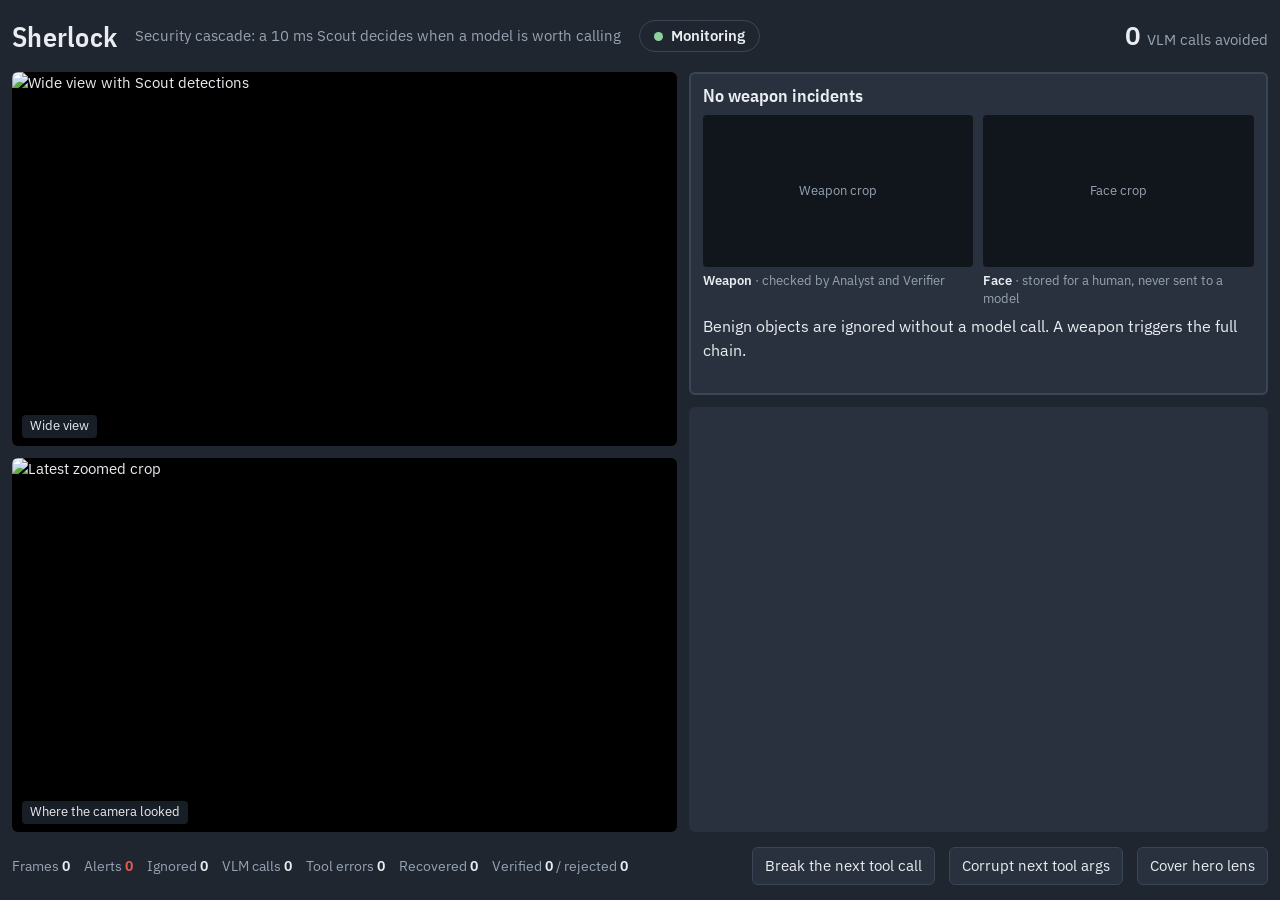
==== sherlock/sherlock/dashboard/static/index.html @ cac5dad5 "test: face zoom failure still alerts; lint-clean dashboard script Blank-line spacing in the dashboar" ====
<!doctype html>
<html lang="en">
<head>
<meta charset="utf-8">
<meta name="viewport" content="width=device-width, initial-scale=1">
<title>Sherlock</title>
<link rel="preconnect" href="https://fonts.googleapis.com">
<link href="https://fonts.googleapis.com/css2?family=IBM+Plex+Mono:wght@400&family=IBM+Plex+Sans:wght@400;600&family=IBM+Plex+Sans+Condensed:wght@600&display=swap" rel="stylesheet">
<style>
  :root {
    --bg: #1f2630; --panel: #28313d; --line: #3a4656;
    --ink: #e9edf1; --dim: #97a3b2;
    --scout: #6fb1e6; --director: #e8a33d; --tool: #c9cfd6; --analyst: #8fd19e; --verifier: #f08c8c; --system: #97a3b2;
    --alert: #ef5b4f; --alert-bg: #3b2427; --ok: #8fd19e; --busy: #e8a33d;
  }
  * { box-sizing: border-box; }
  html, body { height: 100%; margin: 0; background: var(--bg); color: var(--ink);
    font: 15px/1.45 "IBM Plex Sans", sans-serif; overflow: hidden; }
  /* Camera column = two stacked 16:9 tiles that exactly fill the height between
     header (48px) and footer (44px): (100vh - padding - rows - gaps) * 8/9. */
  .grid { display: grid; height: 100%; grid-template-columns: min(calc((100vh - 152px) * 0.8889), 62vw) minmax(0, 1fr);
    grid-template-rows: 48px minmax(0, 1fr) 44px; gap: 12px; padding: 12px; }
  header { grid-column: 1 / -1; display: flex; align-items: center; gap: 18px; min-width: 0; }
  header h1 { margin: 0; font: 600 28px "IBM Plex Sans Condensed", sans-serif; letter-spacing: .01em; }
  header .tag { color: var(--dim); white-space: nowrap; overflow: hidden; text-overflow: ellipsis; min-width: 0; }
  .status { display: flex; align-items: center; gap: 8px; padding: 4px 14px; border: 1px solid var(--line);
    border-radius: 999px; font-weight: 600; white-space: nowrap; }
  .status .dot { width: 9px; height: 9px; border-radius: 50%; background: var(--ok); }
  .status[data-state="busy"] { border-color: var(--busy); color: var(--busy); }
  .status[data-state="busy"] .dot { background: var(--busy); }
  .status[data-state="alert"] { border-color: var(--alert); background: var(--alert-bg); color: #ffd9d4; }
  .status[data-state="alert"] .dot { background: var(--alert); }
  .status[data-state="ignored"] .dot { background: var(--dim); }
  header .ratio { margin-left: auto; font-size: 15px; color: var(--dim); white-space: nowrap; }
  header .ratio b { color: var(--ink); font-size: 26px; font-weight: 600; margin-right: 6px; }

  .cams { display: grid; grid-template-rows: minmax(0, 1fr) minmax(0, 1fr); gap: 12px; min-height: 0; }
  .cam { position: relative; background: #000; border-radius: 6px; overflow: hidden; min-height: 0; }
  .cam img { width: 100%; height: 100%; object-fit: contain; display: block; }
  .cam span { position: absolute; left: 10px; bottom: 8px; color: var(--ink); background: rgba(31,38,48,.8);
    padding: 2px 8px; border-radius: 4px; font-size: 13px; }

  .side { display: flex; flex-direction: column; gap: 12px; min-height: 0; min-width: 0; }
  .incident { background: var(--panel); border: 2px solid var(--line); border-radius: 6px; padding: 10px 12px; flex: none; }
  .incident[data-state="alert"] { border-color: var(--alert); }
  .incident[data-state="log"] { border-color: var(--busy); }
  .inc-head { display: flex; align-items: baseline; gap: 10px; margin-bottom: 8px; }
  .inc-title { font: 600 18px "IBM Plex Sans Condensed", sans-serif; }
  .incident[data-state="alert"] .inc-title { color: var(--alert); }
  .inc-time { margin-left: auto; color: var(--dim); font-size: 13px; }
  /* Crops cap at 20vh tall so the tool chain below keeps enough rows to read. */
  .crops { display: flex; gap: 10px; }
  .crops figure { margin: 0; min-width: 0; flex: 1 1 0; max-width: calc(20vh * 16 / 9); }
  .crops .frame { position: relative; aspect-ratio: 16 / 9; background: #11161c; border-radius: 4px; overflow: hidden;
    display: grid; place-items: center; }
  .crops .frame img { position: absolute; inset: 0; width: 100%; height: 100%; object-fit: contain; }
  .crops .frame .empty { color: var(--dim); font-size: 13px; }
  .crops figcaption { color: var(--dim); font-size: 12.5px; margin-top: 4px; }
  .crops figcaption b { color: var(--ink); font-weight: 600; }
  .inc-claim { margin-top: 8px; font-size: 16px; }
  .inc-meta { margin-top: 2px; color: var(--dim); font-size: 13px; min-height: 19px; }

  .log { background: var(--panel); border-radius: 6px; padding: 4px 12px; overflow: hidden; min-height: 0; flex: 1;
    display: flex; flex-direction: column; }
  .ev { flex: none; display: grid; grid-template-columns: 72px minmax(0, 1fr) 58px; gap: 10px; padding: 5px 0;
    border-bottom: 1px solid var(--line); align-items: start; }
  .ev .stage { font-weight: 600; font-size: 13px; }
  .ev .ms { color: var(--dim); font-size: 13px; text-align: right; }
  .ev .msg { overflow-wrap: anywhere; }
  .ev.tool .msg { font: 13px/1.5 "IBM Plex Mono", monospace; color: var(--tool); }
  .ev.tool.err .msg { color: var(--verifier); }
  .ev.scout .stage { color: var(--scout); } .ev.director .stage { color: var(--director); }
  .ev.tool .stage { color: var(--tool); } .ev.analyst .stage { color: var(--analyst); }
  .ev.verifier .stage { color: var(--verifier); } .ev.system .stage { color: var(--system); }
  .ev.weapon .msg { color: #ffd9d4; font-weight: 600; }
  .ev.report { background: #2f3b2f; border-radius: 4px; padding: 6px 8px; margin: 2px 0; border: 0; }
  .ev.report.alert { background: var(--alert-bg); }
  .ev.report.ignore { background: #2b333e; }

  footer { grid-column: 1 / -1; display: flex; gap: 14px; align-items: center; min-width: 0; overflow: hidden; }
  footer .stat { color: var(--dim); font-size: 14px; white-space: nowrap; }
  footer .stat b { color: var(--ink); font-weight: 600; }
  footer .stat.hot b { color: var(--alert); }
  footer .sp { flex: 1; }
  button { background: var(--panel); color: var(--ink); border: 1px solid var(--line); border-radius: 6px;
    padding: 7px 12px; font: inherit; cursor: pointer; }
  button:hover { border-color: var(--director); }
  button:focus-visible { outline: 2px solid var(--director); outline-offset: 2px; }
  @media (max-width: 900px) {
    html, body { overflow: auto; }
    .grid { height: auto; grid-template-columns: minmax(0, 1fr); grid-template-rows: auto; }
    footer { flex-wrap: wrap; }
    .cams { grid-template-rows: 220px 220px; } .log { height: 420px; flex: none; }
  }
</style>
</head>
<body>
<div class="grid">
  <header>
    <h1>Sherlock</h1>
    <div class="tag">Security cascade: a 10 ms Scout decides when a model is worth calling</div>
    <div class="status" id="status" data-state="clear" role="status"><span class="dot"></span><span id="status-text">Monitoring</span></div>
    <div class="ratio"><b id="avoided">0</b>VLM calls avoided</div>
  </header>

  <section class="cams">
    <div class="cam"><img src="/stream/wide" alt="Wide view with Scout detections"><span>Wide view</span></div>
    <div class="cam"><img src="/stream/crop" alt="Latest zoomed crop"><span id="crop-label">Where the camera looked</span></div>
  </section>

  <section class="side">
    <article class="incident" id="incident" data-state="none" aria-live="polite">
      <div class="inc-head"><span class="inc-title" id="inc-title">No weapon incidents</span><span class="inc-time" id="inc-time"></span></div>
      <div class="crops">
        <figure>
          <div class="frame"><span class="empty">Weapon crop</span><img id="weapon-img" alt="Weapon crop" hidden></div>
          <figcaption><b>Weapon</b> · checked by Analyst and Verifier</figcaption>
        </figure>
        <figure>
          <div class="frame"><span class="empty">Face crop</span><img id="face-img" alt="Face crop" hidden></div>
          <figcaption><b>Face</b> · stored for a human, never sent to a model</figcaption>
        </figure>
      </div>
      <div class="inc-claim" id="inc-claim">Benign objects are ignored without a model call. A weapon triggers the full chain.</div>
      <div class="inc-meta" id="inc-meta"></div>
    </article>
    <section class="log" id="log" aria-live="polite" aria-label="Event log"></section>
  </section>

  <footer>
    <span class="stat">Frames <b id="frames">0</b></span>
    <span class="stat hot">Alerts <b id="alerts">0</b></span>
    <span class="stat">Ignored <b id="ignored">0</b></span>
    <span class="stat">VLM calls <b id="vlm_calls">0</b></span>
    <span class="stat">Tool errors <b id="tool_errors">0</b></span>
    <span class="stat">Recovered <b id="recoveries">0</b></span>
    <span class="stat">Verified <b id="confirmed">0</b> / rejected <b id="rejected">0</b></span>
    <span class="sp"></span>
    <button onclick="post('/demo/fail/1')">Break the next tool call</button>
    <button onclick="post('/demo/corrupt/1')">Corrupt next tool args</button>
    <button id="cover" onclick="toggleCover()">Cover hero lens</button>
  </footer>
</div>
<script>
  const $ = id => document.getElementById(id);

  const log = $('log');

  let statusTimer = null;

  let lastAlert = null;

  let flagged = 'object';

  let covered = false;

  function setStatus(state, text, holdMs) {
    $('status').dataset.state = state;
    $('status-text').textContent = text;
    clearTimeout(statusTimer);

    if (holdMs) statusTimer = setTimeout(() => setStatus('clear', 'Monitoring'), holdMs);
  }

  function addLog(ev) {
    const d = ev.data || {};

    const row = document.createElement('div');

    const isReport = ev.msg.startsWith('REPORT');

    row.className = ['ev', ev.stage,
      isReport ? 'report ' + (d.action || '') : '',
      ev.stage === 'scout' && d.threat === 'weapon' ? 'weapon' : '',
      ev.stage === 'tool' && /FAILED|error|refused|corrupted/.test(ev.msg) ? 'err' : ''].join(' ');

    const stage = ev.stage === 'tool' && d.step ? `tool ${d.step}` : ev.stage;

    row.innerHTML = '<span class="stage"></span><span class="msg"></span><span class="ms"></span>';
    row.querySelector('.stage').textContent = stage;
    row.querySelector('.msg').textContent = ev.msg;
    row.querySelector('.ms').textContent = ev.latency_ms ? Math.round(ev.latency_ms) + ' ms' : '';
    log.prepend(row);

    // Bounded, not scrolled: drop the oldest rows that no longer fit.
    while (log.children.length > 1 && log.scrollHeight > log.clientHeight) log.lastChild.remove();
  }

  function showIncident(d) {
    const verified = d.verified === true ? 'verified' : d.verified === false ? 'not verified' : 'unverified';

    const via = d.evidence_camera && d.evidence_camera !== d.camera ? `, evidence via ${d.evidence_camera}` : '';

    $('incident').dataset.state = d.action === 'alert' ? 'alert' : 'log';
    $('inc-title').textContent = (d.action === 'alert' ? 'Weapon alert · ' : 'Logged · ') + d.label;
    $('inc-claim').textContent = d.claim;
    $('inc-meta').textContent = `seen on ${d.camera}${via} · ${verified} · ${d.vlm_calls} VLM calls · ${(d.total_ms / 1000).toFixed(1)} s`;

    for (const name of ['weapon', 'face']) {
      const img = $(name + '-img');

      const has = (d.evidence || []).includes(name + '_crop');

      img.hidden = !has;

      if (has) img.src = `/evidence/${encodeURIComponent(d.incident)}/${name}_crop.jpg`;
    }

    lastAlert = d.t ? d.t * 1000 : Date.now();
    tick();
  }

  function tick() {
    if (!lastAlert) return;

    const s = Math.round((Date.now() - lastAlert) / 1000);

    $('inc-time').textContent = s < 2 ? 'just now' : `${s} s ago`;
  }

  function onReport(d) {
    if (d.action === 'ignore') {
      setStatus('ignored', `Ignored ${d.label} · ${d.vlm_calls} VLM calls`, 4000);
    } else if (d.threat === 'weapon') {
      showIncident(d);

      if (d.action === 'alert') setStatus('alert', `ALERT · ${d.label} · ${d.verified ? 'verified' : 'unverified'}`, 30000);
      else setStatus('busy', `Logged ${d.label} · not verified`, 8000);
    } else {
      setStatus('clear', `Logged ${d.label}`, 4000);
    }
  }

  function onEvent(e) {
    const ev = JSON.parse(e.data);

    const d = ev.data || {};

    addLog(ev);

    if (ev.stage === 'scout') flagged = d.label;

    // Busy only once a chain really starts: a second camera's duplicate sighting must not mask an alert.
    if (ev.stage === 'tool' && d.step === 1 && d.tool !== 'report') setStatus('busy', `Investigating ${flagged}`);

    if (ev.stage === 'tool' && d.tool === 'snapshot' && d.result && d.result.evidence_id) {
      const id = d.result.evidence_id;

      $('crop-label').textContent = id === 'face_crop'
        ? 'Where the camera looked · face crop, not analyzed'
        : 'Where the camera looked · ' + id.replace('_', ' ');
    }

    if (ev.msg.startsWith('REPORT')) onReport(d);
  }

  function onStats(e) {
    const s = JSON.parse(e.data);

    for (const k in s) {
      const el = $(k);

      if (el) el.textContent = s[k];
    }

    $('avoided').textContent = s.vlm_calls_avoided;
  }

  // A reload must not blank the panel mid-recording: restore the latest weapon incident.
  function restoreLastIncident(reports) {
    const last = reports.filter(r => r.trigger && r.trigger.threat === 'weapon').pop();

    if (!last || lastAlert) return;

    const {label, threat, camera} = last.trigger;

    showIncident({...last, label, threat, camera});
  }

  const post = url => fetch(url, {method: 'POST'});

  async function toggleCover() {
    covered = !covered;
    await post(`/demo/cover/hero/${covered ? 'on' : 'off'}`);
    $('cover').textContent = covered ? 'Uncover hero lens' : 'Cover hero lens';
  }

  const es = new EventSource('/events');

  es.onmessage = onEvent;

  es.addEventListener('stats', onStats);

  setInterval(tick, 1000);

  fetch('/reports').then(r => r.json()).then(restoreLastIncident);
</script>
</body>
</html>
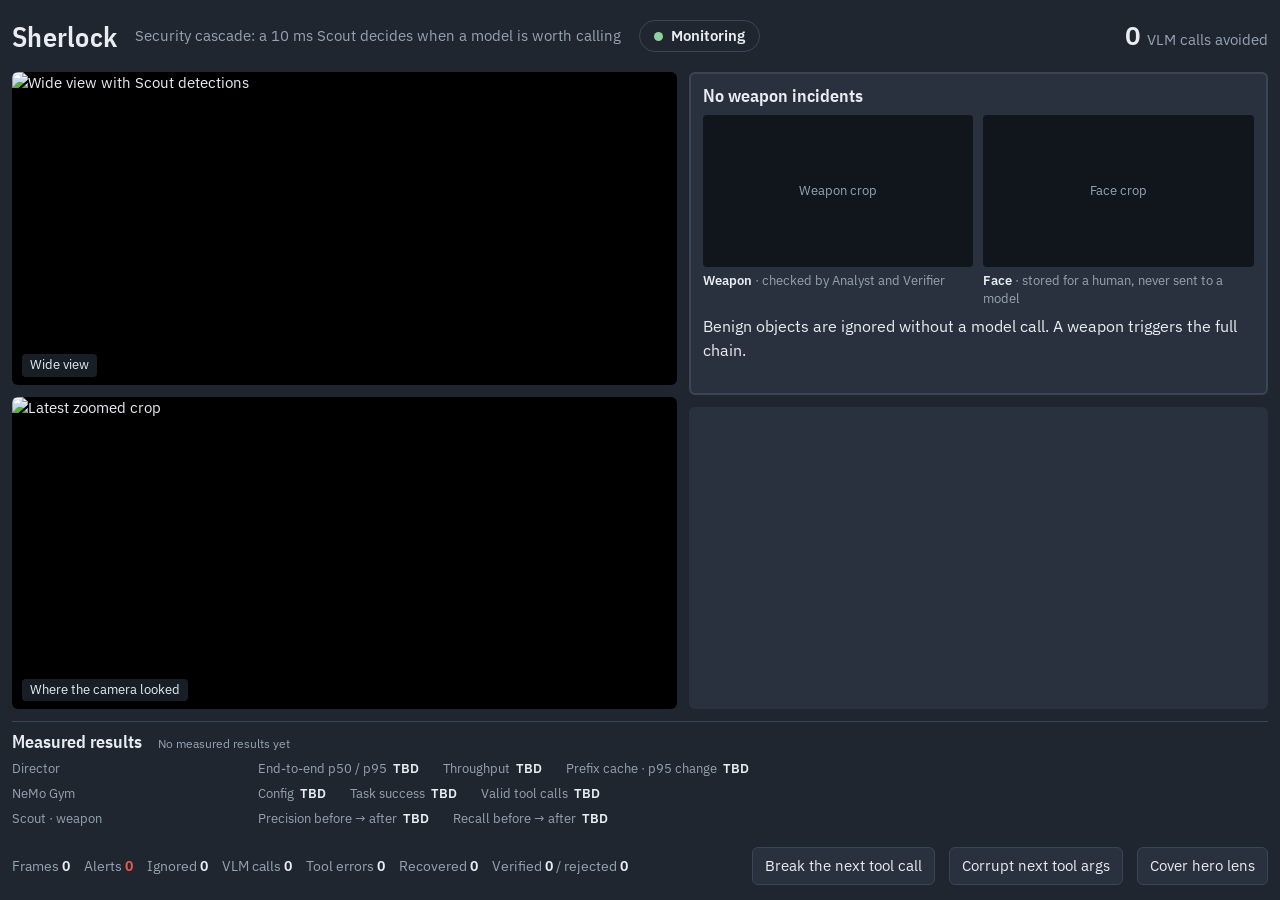
==== commit 9bc02f09: "feat: show measured benchmark and evaluation numbers" ====
--- a/sherlock/sherlock/dashboard/static/index.html
+++ b/sherlock/sherlock/dashboard/static/index.html
@@ -15,11 +15,11 @@
   }
   * { box-sizing: border-box; }
   html, body { height: 100%; margin: 0; background: var(--bg); color: var(--ink);
-    font: 15px/1.45 "IBM Plex Sans", sans-serif; overflow: hidden; }
+    font: 15px/1.45 "IBM Plex Sans", sans-serif; }
   /* Camera column = two stacked 16:9 tiles that exactly fill the height between
      header (48px) and footer (44px): (100vh - padding - rows - gaps) * 8/9. */
   .grid { display: grid; height: 100%; grid-template-columns: min(calc((100vh - 152px) * 0.8889), 62vw) minmax(0, 1fr);
-    grid-template-rows: 48px minmax(0, 1fr) 44px; gap: 12px; padding: 12px; }
+    grid-template-rows: 48px minmax(360px, 1fr) auto 44px; gap: 12px; padding: 12px; }
   header { grid-column: 1 / -1; display: flex; align-items: center; gap: 18px; min-width: 0; }
   header h1 { margin: 0; font: 600 28px "IBM Plex Sans Condensed", sans-serif; letter-spacing: .01em; }
   header .tag { color: var(--dim); white-space: nowrap; overflow: hidden; text-overflow: ellipsis; min-width: 0; }
@@ -77,6 +77,17 @@
   .ev.report.alert { background: var(--alert-bg); }
   .ev.report.ignore { background: #2b333e; }
 
+  .numbers { grid-column: 1 / -1; border-top: 1px solid var(--line); padding: 8px 0 0; min-width: 0; }
+  .numbers-head { display: flex; flex-wrap: wrap; align-items: baseline; gap: 6px 16px; margin-bottom: 4px; }
+  .numbers h2 { margin: 0; font: 600 18px "IBM Plex Sans Condensed", sans-serif; }
+  .numbers-head span { color: var(--dim); font-size: 12px; }
+  .number-row { display: grid; grid-template-columns: 230px minmax(0, 1fr); gap: 4px 16px; padding: 3px 0; }
+  .number-label { color: var(--dim); font-size: 13px; overflow-wrap: anywhere; }
+  .number-values { display: flex; flex-wrap: wrap; gap: 4px 24px; min-width: 0; font-size: 13px; }
+  .number-values span { overflow-wrap: anywhere; }
+  .number-values small { color: var(--dim); font-size: inherit; margin-right: 6px; }
+  .number-values output { font-weight: 600; font-variant-numeric: tabular-nums; }
+
   footer { grid-column: 1 / -1; display: flex; gap: 14px; align-items: center; min-width: 0; overflow: hidden; }
   footer .stat { color: var(--dim); font-size: 14px; white-space: nowrap; }
   footer .stat b { color: var(--ink); font-weight: 600; }
@@ -89,6 +100,9 @@
   @media (max-width: 900px) {
     html, body { overflow: auto; }
     .grid { height: auto; grid-template-columns: minmax(0, 1fr); grid-template-rows: auto; }
+    header { flex-wrap: wrap; gap: 8px 12px; }
+    header .tag { flex-basis: 100%; order: 4; white-space: normal; }
+    .number-row { grid-template-columns: minmax(0, 1fr); padding: 6px 0; }
     footer { flex-wrap: wrap; }
     .cams { grid-template-rows: 220px 220px; } .log { height: 420px; flex: none; }
   }
@@ -127,6 +141,33 @@
     <section class="log" id="log" aria-live="polite" aria-label="Event log"></section>
   </section>
 
+  <section class="numbers" id="numbers" aria-labelledby="numbers-title">
+    <div class="numbers-head"><h2 id="numbers-title">Measured results</h2><span id="numbers-status">No measured results yet</span></div>
+    <div class="number-row">
+      <span class="number-label" id="number-director">Director</span>
+      <div class="number-values">
+        <span><small>End-to-end p50 / p95</small><output id="number-latency">TBD</output></span>
+        <span><small>Throughput</small><output id="number-throughput">TBD</output></span>
+        <span title="Cache on versus off at the same concurrency. Negative means lower latency."><small>Prefix cache · p95 change</small><output id="number-cache">TBD</output></span>
+      </div>
+    </div>
+    <div class="number-row">
+      <span class="number-label" id="number-ablation">NeMo Gym</span>
+      <div class="number-values">
+        <span><small>Config</small><output id="number-ablation-config">TBD</output></span>
+        <span><small>Task success</small><output id="number-success">TBD</output></span>
+        <span><small>Valid tool calls</small><output id="number-validity">TBD</output></span>
+      </div>
+    </div>
+    <div class="number-row">
+      <span class="number-label" id="number-scout">Scout · weapon</span>
+      <div class="number-values">
+        <span><small>Precision before → after</small><output id="number-precision">TBD</output></span>
+        <span><small>Recall before → after</small><output id="number-recall">TBD</output></span>
+      </div>
+    </div>
+  </section>
+
   <footer>
     <span class="stat">Frames <b id="frames">0</b></span>
     <span class="stat hot">Alerts <b id="alerts">0</b></span>
@@ -193,7 +234,7 @@
 
     $('incident').dataset.state = d.action === 'alert' ? 'alert' : 'log';
     $('inc-title').textContent = (d.action === 'alert' ? 'Weapon alert · ' : 'Logged · ') + d.label;
-    $('inc-claim').textContent = d.claim;
+    $('inc-claim').textContent = d.description || d.claim;
     $('inc-meta').textContent = `seen on ${d.camera}${via} · ${verified} · ${d.vlm_calls} VLM calls · ${(d.total_ms / 1000).toFixed(1)} s`;
 
     for (const name of ['weapon', 'face']) {
@@ -295,5 +336,6 @@
 
   fetch('/reports').then(r => r.json()).then(restoreLastIncident);
 </script>
+<script src="/numbers.js" defer></script>
 </body>
 </html>
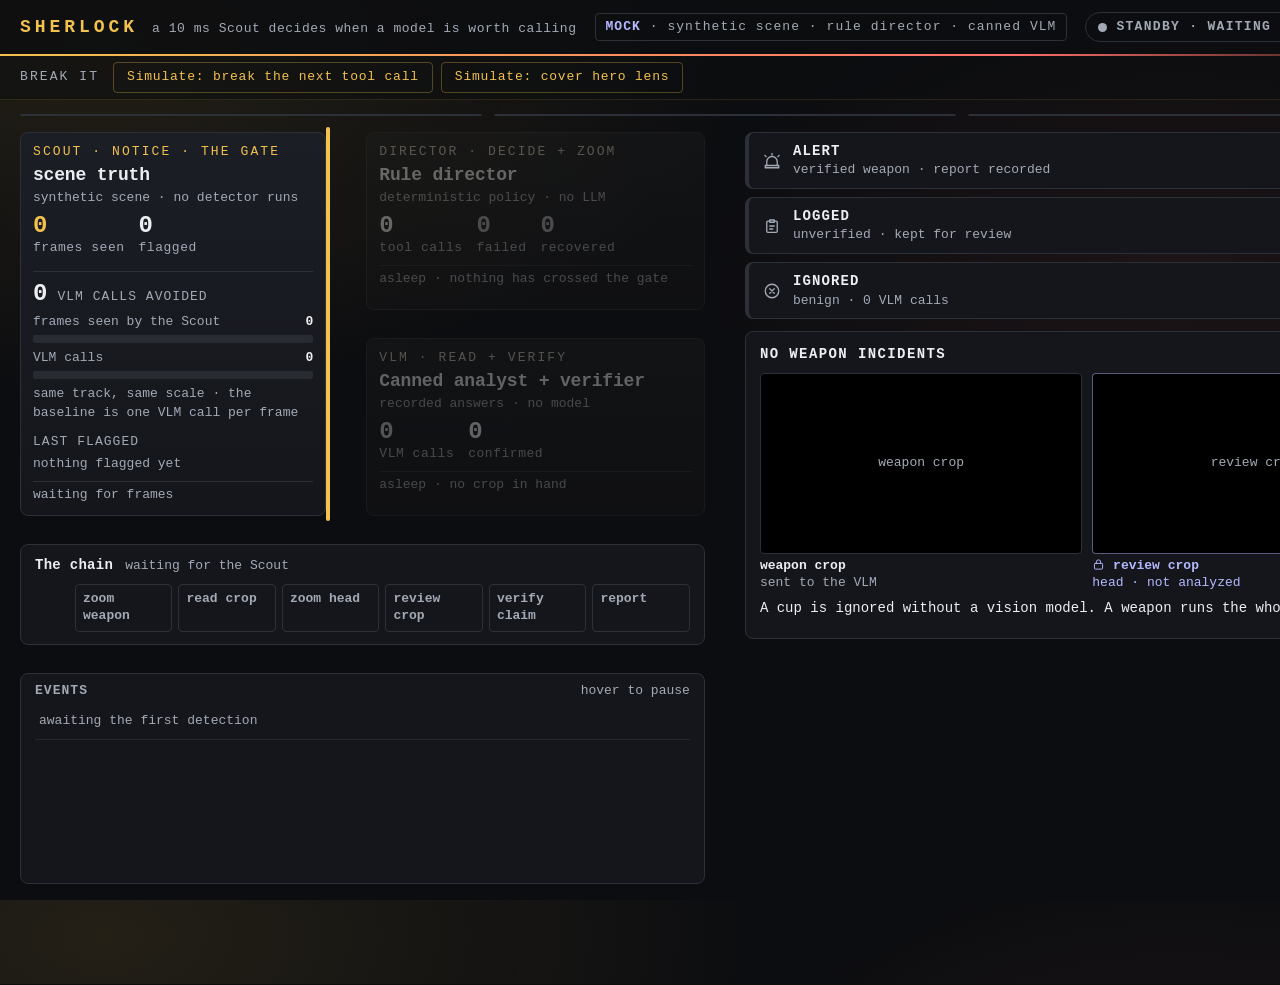
==== commit 34bcf772: "feat(dashboard): Sherlock board from the locked mockup, on live feeds Replace the event-log page at " ====
--- a/sherlock/sherlock/dashboard/static/index.html
+++ b/sherlock/sherlock/dashboard/static/index.html
@@ -4,338 +4,152 @@
 <meta charset="utf-8">
 <meta name="viewport" content="width=device-width, initial-scale=1">
 <title>Sherlock</title>
-<link rel="preconnect" href="https://fonts.googleapis.com">
-<link href="https://fonts.googleapis.com/css2?family=IBM+Plex+Mono:wght@400&family=IBM+Plex+Sans:wght@400;600&family=IBM+Plex+Sans+Condensed:wght@600&display=swap" rel="stylesheet">
-<style>
-  :root {
-    --bg: #1f2630; --panel: #28313d; --line: #3a4656;
-    --ink: #e9edf1; --dim: #97a3b2;
-    --scout: #6fb1e6; --director: #e8a33d; --tool: #c9cfd6; --analyst: #8fd19e; --verifier: #f08c8c; --system: #97a3b2;
-    --alert: #ef5b4f; --alert-bg: #3b2427; --ok: #8fd19e; --busy: #e8a33d;
-  }
-  * { box-sizing: border-box; }
-  html, body { height: 100%; margin: 0; background: var(--bg); color: var(--ink);
-    font: 15px/1.45 "IBM Plex Sans", sans-serif; }
-  /* Camera column = two stacked 16:9 tiles that exactly fill the height between
-     header (48px) and footer (44px): (100vh - padding - rows - gaps) * 8/9. */
-  .grid { display: grid; height: 100%; grid-template-columns: min(calc((100vh - 152px) * 0.8889), 62vw) minmax(0, 1fr);
-    grid-template-rows: 48px minmax(360px, 1fr) auto 44px; gap: 12px; padding: 12px; }
-  header { grid-column: 1 / -1; display: flex; align-items: center; gap: 18px; min-width: 0; }
-  header h1 { margin: 0; font: 600 28px "IBM Plex Sans Condensed", sans-serif; letter-spacing: .01em; }
-  header .tag { color: var(--dim); white-space: nowrap; overflow: hidden; text-overflow: ellipsis; min-width: 0; }
-  .status { display: flex; align-items: center; gap: 8px; padding: 4px 14px; border: 1px solid var(--line);
-    border-radius: 999px; font-weight: 600; white-space: nowrap; }
-  .status .dot { width: 9px; height: 9px; border-radius: 50%; background: var(--ok); }
-  .status[data-state="busy"] { border-color: var(--busy); color: var(--busy); }
-  .status[data-state="busy"] .dot { background: var(--busy); }
-  .status[data-state="alert"] { border-color: var(--alert); background: var(--alert-bg); color: #ffd9d4; }
-  .status[data-state="alert"] .dot { background: var(--alert); }
-  .status[data-state="ignored"] .dot { background: var(--dim); }
-  header .ratio { margin-left: auto; font-size: 15px; color: var(--dim); white-space: nowrap; }
-  header .ratio b { color: var(--ink); font-size: 26px; font-weight: 600; margin-right: 6px; }
+<link rel="icon" href="data:,">
+<link rel="stylesheet" href="styles.css">
+</head>
+<body data-state="monitoring" data-mode="mock">
+<a class="skip-link" href="#feed">Skip to the event feed</a>
 
-  .cams { display: grid; grid-template-rows: minmax(0, 1fr) minmax(0, 1fr); gap: 12px; min-height: 0; }
-  .cam { position: relative; background: #000; border-radius: 6px; overflow: hidden; min-height: 0; }
-  .cam img { width: 100%; height: 100%; object-fit: contain; display: block; }
-  .cam span { position: absolute; left: 10px; bottom: 8px; color: var(--ink); background: rgba(31,38,48,.8);
-    padding: 2px 8px; border-radius: 4px; font-size: 13px; }
+<header class="mast">
+  <div class="brand">
+    <h1>SHERLOCK</h1>
+    <p>a 10 ms Scout decides when a model is worth calling</p>
+  </div>
+  <span class="mode" id="mode"></span>
+  <output class="pill" id="pill" data-state="clear" aria-live="polite">STANDBY · WAITING FOR THE RUNTIME</output>
+</header>
 
-  .side { display: flex; flex-direction: column; gap: 12px; min-height: 0; min-width: 0; }
-  .incident { background: var(--panel); border: 2px solid var(--line); border-radius: 6px; padding: 10px 12px; flex: none; }
-  .incident[data-state="alert"] { border-color: var(--alert); }
-  .incident[data-state="log"] { border-color: var(--busy); }
-  .inc-head { display: flex; align-items: baseline; gap: 10px; margin-bottom: 8px; }
-  .inc-title { font: 600 18px "IBM Plex Sans Condensed", sans-serif; }
-  .incident[data-state="alert"] .inc-title { color: var(--alert); }
-  .inc-time { margin-left: auto; color: var(--dim); font-size: 13px; }
-  /* Crops cap at 20vh tall so the tool chain below keeps enough rows to read. */
-  .crops { display: flex; gap: 10px; }
-  .crops figure { margin: 0; min-width: 0; flex: 1 1 0; max-width: calc(20vh * 16 / 9); }
-  .crops .frame { position: relative; aspect-ratio: 16 / 9; background: #11161c; border-radius: 4px; overflow: hidden;
-    display: grid; place-items: center; }
-  .crops .frame img { position: absolute; inset: 0; width: 100%; height: 100%; object-fit: contain; }
-  .crops .frame .empty { color: var(--dim); font-size: 13px; }
-  .crops figcaption { color: var(--dim); font-size: 12.5px; margin-top: 4px; }
-  .crops figcaption b { color: var(--ink); font-weight: 600; }
-  .inc-claim { margin-top: 8px; font-size: 16px; }
-  .inc-meta { margin-top: 2px; color: var(--dim); font-size: 13px; min-height: 19px; }
+<div class="console" role="group" aria-label="Operator controls">
+  <span class="kicker">break it</span>
+  <button type="button" class="ctl" id="btn-fail"></button>
+  <button type="button" class="ctl" id="btn-cover" aria-pressed="false"></button>
+  <span class="ctl-status" id="ctl-status" role="status"></span>
+</div>
 
-  .log { background: var(--panel); border-radius: 6px; padding: 4px 12px; overflow: hidden; min-height: 0; flex: 1;
-    display: flex; flex-direction: column; }
-  .ev { flex: none; display: grid; grid-template-columns: 72px minmax(0, 1fr) 58px; gap: 10px; padding: 5px 0;
-    border-bottom: 1px solid var(--line); align-items: start; }
-  .ev .stage { font-weight: 600; font-size: 13px; }
-  .ev .ms { color: var(--dim); font-size: 13px; text-align: right; }
-  .ev .msg { overflow-wrap: anywhere; }
-  .ev.tool .msg { font: 13px/1.5 "IBM Plex Mono", monospace; color: var(--tool); }
-  .ev.tool.err .msg { color: var(--verifier); }
-  .ev.scout .stage { color: var(--scout); } .ev.director .stage { color: var(--director); }
-  .ev.tool .stage { color: var(--tool); } .ev.analyst .stage { color: var(--analyst); }
-  .ev.verifier .stage { color: var(--verifier); } .ev.system .stage { color: var(--system); }
-  .ev.weapon .msg { color: #ffd9d4; font-weight: 600; }
-  .ev.report { background: #2f3b2f; border-radius: 4px; padding: 6px 8px; margin: 2px 0; border: 0; }
-  .ev.report.alert { background: var(--alert-bg); }
-  .ev.report.ignore { background: #2b333e; }
+<main class="stage" id="stage">
+  <canvas id="flow" aria-hidden="true"></canvas>
 
-  .numbers { grid-column: 1 / -1; border-top: 1px solid var(--line); padding: 8px 0 0; min-width: 0; }
-  .numbers-head { display: flex; flex-wrap: wrap; align-items: baseline; gap: 6px 16px; margin-bottom: 4px; }
-  .numbers h2 { margin: 0; font: 600 18px "IBM Plex Sans Condensed", sans-serif; }
-  .numbers-head span { color: var(--dim); font-size: 12px; }
-  .number-row { display: grid; grid-template-columns: 230px minmax(0, 1fr); gap: 4px 16px; padding: 3px 0; }
-  .number-label { color: var(--dim); font-size: 13px; overflow-wrap: anywhere; }
-  .number-values { display: flex; flex-wrap: wrap; gap: 4px 24px; min-width: 0; font-size: 13px; }
-  .number-values span { overflow-wrap: anywhere; }
-  .number-values small { color: var(--dim); font-size: inherit; margin-right: 6px; }
-  .number-values output { font-weight: 600; font-variant-numeric: tabular-nums; }
-
-  footer { grid-column: 1 / -1; display: flex; gap: 14px; align-items: center; min-width: 0; overflow: hidden; }
-  footer .stat { color: var(--dim); font-size: 14px; white-space: nowrap; }
-  footer .stat b { color: var(--ink); font-weight: 600; }
-  footer .stat.hot b { color: var(--alert); }
-  footer .sp { flex: 1; }
-  button { background: var(--panel); color: var(--ink); border: 1px solid var(--line); border-radius: 6px;
-    padding: 7px 12px; font: inherit; cursor: pointer; }
-  button:hover { border-color: var(--director); }
-  button:focus-visible { outline: 2px solid var(--director); outline-offset: 2px; }
-  @media (max-width: 900px) {
-    html, body { overflow: auto; }
-    .grid { height: auto; grid-template-columns: minmax(0, 1fr); grid-template-rows: auto; }
-    header { flex-wrap: wrap; gap: 8px 12px; }
-    header .tag { flex-basis: 100%; order: 4; white-space: normal; }
-    .number-row { grid-template-columns: minmax(0, 1fr); padding: 6px 0; }
-    footer { flex-wrap: wrap; }
-    .cams { grid-template-rows: 220px 220px; } .log { height: 420px; flex: none; }
-  }
-</style>
-</head>
-<body>
-<div class="grid">
-  <header>
-    <h1>Sherlock</h1>
-    <div class="tag">Security cascade: a 10 ms Scout decides when a model is worth calling</div>
-    <div class="status" id="status" data-state="clear" role="status"><span class="dot"></span><span id="status-text">Monitoring</span></div>
-    <div class="ratio"><b id="avoided">0</b>VLM calls avoided</div>
-  </header>
-
-  <section class="cams">
-    <div class="cam"><img src="/stream/wide" alt="Wide view with Scout detections"><span>Wide view</span></div>
-    <div class="cam"><img src="/stream/crop" alt="Latest zoomed crop"><span id="crop-label">Where the camera looked</span></div>
+  <section class="cameras" aria-label="Cameras">
+    <figure class="cam" id="cam-hero" data-cam="hero">
+      <img id="img-hero" alt="Hero camera, wide view with Scout boxes" hidden>
+      <div class="empty" id="hero-empty">STANDBY</div>
+      <figcaption><svg class="icon" aria-hidden="true"><use href="icons.svg#camera"/></svg>hero · wide <em id="hero-note">· PTZ</em></figcaption>
+    </figure>
+    <figure class="cam" id="cam-scout1" data-cam="scout1">
+      <img id="img-scout1" alt="Scout1 camera, wide view with Scout boxes" hidden>
+      <div class="empty" id="scout1-empty">STANDBY</div>
+      <figcaption><svg class="icon" aria-hidden="true"><use href="icons.svg#camera"/></svg>scout1 · wide <em>· fixed</em></figcaption>
+    </figure>
+    <figure class="cam" id="cam-zoom" data-role="zoom">
+      <img id="img-zoom" alt="Where the camera looked" hidden>
+      <div class="empty" id="zoom-empty">NOTHING WORTH A CLOSER LOOK YET</div>
+      <div class="reticle" aria-hidden="true"><i></i><i></i><i></i><i></i></div>
+      <figcaption><svg class="icon" aria-hidden="true"><use href="icons.svg#scan"/></svg><span id="zoom-label">where the camera looked</span></figcaption>
+    </figure>
   </section>
 
-  <section class="side">
-    <article class="incident" id="incident" data-state="none" aria-live="polite">
-      <div class="inc-head"><span class="inc-title" id="inc-title">No weapon incidents</span><span class="inc-time" id="inc-time"></span></div>
-      <div class="crops">
-        <figure>
-          <div class="frame"><span class="empty">Weapon crop</span><img id="weapon-img" alt="Weapon crop" hidden></div>
-          <figcaption><b>Weapon</b> · checked by Analyst and Verifier</figcaption>
-        </figure>
-        <figure>
-          <div class="frame"><span class="empty">Face crop</span><img id="face-img" alt="Face crop" hidden></div>
-          <figcaption><b>Face</b> · stored for a human, never sent to a model</figcaption>
-        </figure>
+  <section class="cascade" id="cascade" data-awake="none" data-gate="clear" aria-label="The cascade">
+    <article class="node scout" id="node-scout">
+      <span class="kicker">scout · notice · the gate</span>
+      <h2 id="scout-name"></h2>
+      <p class="meta" id="scout-meta"></p>
+      <div class="nums">
+        <div><b class="hot" id="n-frames">0</b><small>frames seen</small></div>
+        <div><b id="n-flagged">0</b><small>flagged</small></div>
       </div>
-      <div class="inc-claim" id="inc-claim">Benign objects are ignored without a model call. A weapon triggers the full chain.</div>
-      <div class="inc-meta" id="inc-meta"></div>
+      <div class="ledger">
+        <div class="big"><b id="avoided">0</b><span>VLM calls avoided</span></div>
+        <div class="meter">
+          <div><small>frames seen by the Scout <b id="m-frames">0</b></small><i><b id="m-frames-bar"></b></i></div>
+          <div><small>VLM calls <b id="m-vlm">0</b></small><i><b id="m-vlm-bar"></b></i></div>
+        </div>
+        <p class="note">same track, same scale · the baseline is one VLM call per frame</p>
+      </div>
+      <div class="last">
+        <h3>LAST FLAGGED</h3>
+        <ul id="last" aria-label="Last flagged objects"><li class="empty">nothing flagged yet</li></ul>
+      </div>
+      <p class="state" id="scout-state">waiting for frames</p>
     </article>
-    <section class="log" id="log" aria-live="polite" aria-label="Event log"></section>
-  </section>
 
-  <section class="numbers" id="numbers" aria-labelledby="numbers-title">
-    <div class="numbers-head"><h2 id="numbers-title">Measured results</h2><span id="numbers-status">No measured results yet</span></div>
-    <div class="number-row">
-      <span class="number-label" id="number-director">Director</span>
-      <div class="number-values">
-        <span><small>End-to-end p50 / p95</small><output id="number-latency">TBD</output></span>
-        <span><small>Throughput</small><output id="number-throughput">TBD</output></span>
-        <span title="Cache on versus off at the same concurrency. Negative means lower latency."><small>Prefix cache · p95 change</small><output id="number-cache">TBD</output></span>
+    <article class="node director" id="node-director">
+      <span class="kicker">director · decide + zoom</span>
+      <h2 id="director-name"></h2>
+      <p class="meta" id="director-meta"></p>
+      <div class="nums">
+        <div><b id="n-calls">0</b><small>tool calls</small></div>
+        <div class="err" data-zero="true"><b id="n-errors">0</b><small>failed</small></div>
+        <div class="warn" data-zero="true"><b id="n-recovered">0</b><small>recovered</small></div>
       </div>
-    </div>
-    <div class="number-row">
-      <span class="number-label" id="number-ablation">NeMo Gym</span>
-      <div class="number-values">
-        <span><small>Config</small><output id="number-ablation-config">TBD</output></span>
-        <span><small>Task success</small><output id="number-success">TBD</output></span>
-        <span><small>Valid tool calls</small><output id="number-validity">TBD</output></span>
+      <p class="state" id="director-state">asleep · nothing has crossed the gate</p>
+    </article>
+
+    <article class="node vlm" id="node-vlm">
+      <span class="kicker">vlm · read + verify</span>
+      <h2 id="vlm-name"></h2>
+      <p class="meta" id="vlm-meta"></p>
+      <div class="nums">
+        <div class="vlm"><b id="n-vlm">0</b><small>VLM calls</small></div>
+        <div><b id="n-confirmed">0</b><small>confirmed</small></div>
       </div>
-    </div>
-    <div class="number-row">
-      <span class="number-label" id="number-scout">Scout · weapon</span>
-      <div class="number-values">
-        <span><small>Precision before → after</small><output id="number-precision">TBD</output></span>
-        <span><small>Recall before → after</small><output id="number-recall">TBD</output></span>
-      </div>
+      <p class="state" id="vlm-state">asleep · no crop in hand</p>
+    </article>
+
+    <section class="chain" aria-label="The chain">
+      <div class="chain-head"><h3>The chain</h3><span id="chain-title">waiting for the Scout</span></div>
+      <ol class="steps" id="steps">
+        <li class="step" data-step="1" data-state="pending"><i>1</i><b>zoom weapon</b><small></small></li>
+        <li class="step" data-step="2" data-state="pending"><i>2</i><b>read crop</b><small></small></li>
+        <li class="step" data-step="3" data-state="pending"><i>3</i><b>zoom head</b><small></small></li>
+        <li class="step" data-step="4" data-state="pending" data-lane="face"><i>4</i><b>review crop</b><small></small></li>
+        <li class="step" data-step="5" data-state="pending"><i>5</i><b>verify claim</b><small></small></li>
+        <li class="step" data-step="6" data-state="pending"><i>6</i><b>report</b><small></small></li>
+      </ol>
+    </section>
+
+    <div class="feed-wrap">
+      <div class="feed-head"><h3>EVENTS</h3><span class="hint">hover to pause</span></div>
+      <ol class="feed" id="feed" tabindex="0"><li class="empty">awaiting the first detection</li></ol>
     </div>
   </section>
 
-  <footer>
-    <span class="stat">Frames <b id="frames">0</b></span>
-    <span class="stat hot">Alerts <b id="alerts">0</b></span>
-    <span class="stat">Ignored <b id="ignored">0</b></span>
-    <span class="stat">VLM calls <b id="vlm_calls">0</b></span>
-    <span class="stat">Tool errors <b id="tool_errors">0</b></span>
-    <span class="stat">Recovered <b id="recoveries">0</b></span>
-    <span class="stat">Verified <b id="confirmed">0</b> / rejected <b id="rejected">0</b></span>
-    <span class="sp"></span>
-    <button onclick="post('/demo/fail/1')">Break the next tool call</button>
-    <button onclick="post('/demo/corrupt/1')">Corrupt next tool args</button>
-    <button id="cover" onclick="toggleCover()">Cover hero lens</button>
-  </footer>
-</div>
-<script>
-  const $ = id => document.getElementById(id);
+  <section class="outcomes" aria-label="Outcomes">
+    <div class="tiers">
+      <div class="tier" data-tier="alert" data-zero="true" id="tier-alert">
+        <svg class="icon" aria-hidden="true"><use href="icons.svg#siren"/></svg>
+        <div><strong>ALERT</strong><small>verified weapon · report recorded</small></div>
+        <b id="t-alert">0</b>
+      </div>
+      <div class="tier" data-tier="log" data-zero="true" id="tier-log">
+        <svg class="icon" aria-hidden="true"><use href="icons.svg#clipboard"/></svg>
+        <div><strong>LOGGED</strong><small>unverified · kept for review</small></div>
+        <b id="t-log">0</b>
+      </div>
+      <div class="tier" data-tier="ignore" data-zero="true" id="tier-ignore">
+        <svg class="icon" aria-hidden="true"><use href="icons.svg#x-circle"/></svg>
+        <div><strong>IGNORED</strong><small>benign · 0 VLM calls</small></div>
+        <b id="t-ignore">0</b>
+      </div>
+    </div>
 
-  const log = $('log');
+    <article class="incident" id="incident" data-state="none" aria-live="polite">
+      <div class="inc-head"><strong id="inc-title">NO WEAPON INCIDENTS</strong><time id="inc-time"></time></div>
+      <div class="crops">
+        <figure data-lane="weapon">
+          <div class="frame"><span class="empty">weapon crop</span><img id="weapon-img" alt="Weapon crop" hidden></div>
+          <figcaption><b>weapon crop</b><span>sent to the VLM</span></figcaption>
+        </figure>
+        <figure data-lane="face">
+          <div class="frame"><span class="empty">review crop</span><img id="face-img" alt="Review crop" hidden></div>
+          <figcaption><b><svg class="icon" aria-hidden="true"><use href="icons.svg#lock"/></svg> review crop</b><span>head · not analyzed</span></figcaption>
+        </figure>
+      </div>
+      <p class="inc-claim" id="inc-claim">A cup is ignored without a vision model. A weapon runs the whole chain.</p>
+      <p class="inc-meta" id="inc-meta"></p>
+    </article>
+  </section>
+</main>
 
-  let statusTimer = null;
-
-  let lastAlert = null;
-
-  let flagged = 'object';
-
-  let covered = false;
-
-  function setStatus(state, text, holdMs) {
-    $('status').dataset.state = state;
-    $('status-text').textContent = text;
-    clearTimeout(statusTimer);
-
-    if (holdMs) statusTimer = setTimeout(() => setStatus('clear', 'Monitoring'), holdMs);
-  }
-
-  function addLog(ev) {
-    const d = ev.data || {};
-
-    const row = document.createElement('div');
-
-    const isReport = ev.msg.startsWith('REPORT');
-
-    row.className = ['ev', ev.stage,
-      isReport ? 'report ' + (d.action || '') : '',
-      ev.stage === 'scout' && d.threat === 'weapon' ? 'weapon' : '',
-      ev.stage === 'tool' && /FAILED|error|refused|corrupted/.test(ev.msg) ? 'err' : ''].join(' ');
-
-    const stage = ev.stage === 'tool' && d.step ? `tool ${d.step}` : ev.stage;
-
-    row.innerHTML = '<span class="stage"></span><span class="msg"></span><span class="ms"></span>';
-    row.querySelector('.stage').textContent = stage;
-    row.querySelector('.msg').textContent = ev.msg;
-    row.querySelector('.ms').textContent = ev.latency_ms ? Math.round(ev.latency_ms) + ' ms' : '';
-    log.prepend(row);
-
-    // Bounded, not scrolled: drop the oldest rows that no longer fit.
-    while (log.children.length > 1 && log.scrollHeight > log.clientHeight) log.lastChild.remove();
-  }
-
-  function showIncident(d) {
-    const verified = d.verified === true ? 'verified' : d.verified === false ? 'not verified' : 'unverified';
-
-    const via = d.evidence_camera && d.evidence_camera !== d.camera ? `, evidence via ${d.evidence_camera}` : '';
-
-    $('incident').dataset.state = d.action === 'alert' ? 'alert' : 'log';
-    $('inc-title').textContent = (d.action === 'alert' ? 'Weapon alert · ' : 'Logged · ') + d.label;
-    $('inc-claim').textContent = d.description || d.claim;
-    $('inc-meta').textContent = `seen on ${d.camera}${via} · ${verified} · ${d.vlm_calls} VLM calls · ${(d.total_ms / 1000).toFixed(1)} s`;
-
-    for (const name of ['weapon', 'face']) {
-      const img = $(name + '-img');
-
-      const has = (d.evidence || []).includes(name + '_crop');
-
-      img.hidden = !has;
-
-      if (has) img.src = `/evidence/${encodeURIComponent(d.incident)}/${name}_crop.jpg`;
-    }
-
-    lastAlert = d.t ? d.t * 1000 : Date.now();
-    tick();
-  }
-
-  function tick() {
-    if (!lastAlert) return;
-
-    const s = Math.round((Date.now() - lastAlert) / 1000);
-
-    $('inc-time').textContent = s < 2 ? 'just now' : `${s} s ago`;
-  }
-
-  function onReport(d) {
-    if (d.action === 'ignore') {
-      setStatus('ignored', `Ignored ${d.label} · ${d.vlm_calls} VLM calls`, 4000);
-    } else if (d.threat === 'weapon') {
-      showIncident(d);
-
-      if (d.action === 'alert') setStatus('alert', `ALERT · ${d.label} · ${d.verified ? 'verified' : 'unverified'}`, 30000);
-      else setStatus('busy', `Logged ${d.label} · not verified`, 8000);
-    } else {
-      setStatus('clear', `Logged ${d.label}`, 4000);
-    }
-  }
-
-  function onEvent(e) {
-    const ev = JSON.parse(e.data);
-
-    const d = ev.data || {};
-
-    addLog(ev);
-
-    if (ev.stage === 'scout') flagged = d.label;
-
-    // Busy only once a chain really starts: a second camera's duplicate sighting must not mask an alert.
-    if (ev.stage === 'tool' && d.step === 1 && d.tool !== 'report') setStatus('busy', `Investigating ${flagged}`);
-
-    if (ev.stage === 'tool' && d.tool === 'snapshot' && d.result && d.result.evidence_id) {
-      const id = d.result.evidence_id;
-
-      $('crop-label').textContent = id === 'face_crop'
-        ? 'Where the camera looked · face crop, not analyzed'
-        : 'Where the camera looked · ' + id.replace('_', ' ');
-    }
-
-    if (ev.msg.startsWith('REPORT')) onReport(d);
-  }
-
-  function onStats(e) {
-    const s = JSON.parse(e.data);
-
-    for (const k in s) {
-      const el = $(k);
-
-      if (el) el.textContent = s[k];
-    }
-
-    $('avoided').textContent = s.vlm_calls_avoided;
-  }
-
-  // A reload must not blank the panel mid-recording: restore the latest weapon incident.
-  function restoreLastIncident(reports) {
-    const last = reports.filter(r => r.trigger && r.trigger.threat === 'weapon').pop();
-
-    if (!last || lastAlert) return;
-
-    const {label, threat, camera} = last.trigger;
-
-    showIncident({...last, label, threat, camera});
-  }
-
-  const post = url => fetch(url, {method: 'POST'});
-
-  async function toggleCover() {
-    covered = !covered;
-    await post(`/demo/cover/hero/${covered ? 'on' : 'off'}`);
-    $('cover').textContent = covered ? 'Uncover hero lens' : 'Cover hero lens';
-  }
-
-  const es = new EventSource('/events');
-
-  es.onmessage = onEvent;
-
-  es.addEventListener('stats', onStats);
-
-  setInterval(tick, 1000);
-
-  fetch('/reports').then(r => r.json()).then(restoreLastIncident);
-</script>
-<script src="/numbers.js" defer></script>
+<script src="app.js"></script>
 </body>
 </html>
--- a/sherlock/sherlock/dashboard/static/styles.css
+++ b/sherlock/sherlock/dashboard/static/styles.css
@@ -0,0 +1,293 @@
+/* Sherlock security cascade, v2. The Scout is a gate: frames pour in from
+   the cameras and die on its right edge; the models behind the gate stay
+   dark until something crosses it. Graphite console, one mono voice,
+   lens-amber because that is the colour the camera HUD already paints. */
+:root {
+  color-scheme: dark;
+  --bg: #0c0d10;
+  --surface: #14161b;
+  --surface-2: #1b1e25;
+  --line: #2b3039;
+  --text: #eceef2;
+  --text-dim: #a3aab6;
+  --accent: #f2c14e;   /* lens amber: frames, the Scout, the gate          */
+  --ok: #8fe0a4;       /* verified, confirmed, VLM lane                    */
+  --warn: #ff9c62;     /* logged, retry, degraded                          */
+  --err: #ff6f6a;      /* weapon, alert, failed tool call                  */
+  --face: #b4b9ff;     /* the human-only lane: the review crop             */
+  --mono: ui-monospace, SFMono-Regular, Menlo, monospace;
+}
+* { box-sizing: border-box; }
+[hidden] { display: none !important; }
+html, body { height: 100%; margin: 0; }
+body {
+  display: grid;
+  grid-template-rows: 56px 44px minmax(0, 1fr);
+  min-height: 100vh;
+  color: var(--text);
+  font: 14px/1.45 var(--mono);
+  font-variant-numeric: tabular-nums;
+  background:
+    radial-gradient(1100px 600px at 8% 4%, rgba(242, 193, 78, .10), transparent 60%),
+    radial-gradient(800px 520px at 92% 30%, rgba(255, 111, 106, .07), transparent 60%),
+    #0c0d10;
+}
+.skip-link { position: absolute; left: -999px; top: 8px; z-index: 50; padding: 8px 12px;
+  background: var(--surface-2); color: var(--text); border-radius: 4px; }
+.skip-link:focus { left: 8px; }
+:focus-visible { outline: 3px solid var(--warn); outline-offset: 3px; }
+.icon { display: inline-block; width: 1em; height: 1em; fill: none; stroke: currentColor;
+  stroke-width: 1.75; stroke-linecap: round; stroke-linejoin: round; vertical-align: -.125em; flex: none; }
+.kicker { display: block; color: var(--accent); font-size: 13px; letter-spacing: .16em; text-transform: uppercase; white-space: nowrap; }
+h1, h2, h3, p, figure, ol, ul { margin: 0; }
+button { font: inherit; cursor: pointer; }
+
+/* ---------------------------------------------------------------- masthead */
+header.mast {
+  display: flex; align-items: center; gap: 18px; padding: 0 20px;
+  background: rgba(12, 13, 16, .85);
+  border-bottom: 2px solid transparent;
+  border-image: linear-gradient(90deg, var(--accent), var(--err) 70%, transparent) 1;
+}
+.brand { display: flex; align-items: baseline; gap: 14px; min-width: 0; }
+.brand h1 { color: var(--accent); font-size: 18px; font-weight: 700; letter-spacing: .22em; }
+.brand p { color: var(--text-dim); font-size: 13px; letter-spacing: .04em; white-space: nowrap; overflow: hidden; text-overflow: ellipsis; }
+.mode { margin-left: auto; padding: 4px 10px; border: 1px solid var(--line); border-radius: 4px;
+  color: var(--text-dim); font-size: 13px; letter-spacing: .08em; white-space: nowrap; }
+.mode b { color: var(--face); font-weight: 600; }
+body[data-mode="live"] .mode b { color: var(--ok); }
+.pill { display: flex; align-items: center; gap: 9px; min-width: 320px; padding: 5px 12px;
+  border: 1px solid var(--line); border-radius: 9999px; font-size: 13px; font-weight: 600; letter-spacing: .1em;
+  color: var(--text-dim); white-space: nowrap; }
+.pill::before { content: ""; width: 9px; height: 9px; border-radius: 50%; background: var(--text-dim); flex: none; }
+.pill[data-state="busy"] { color: var(--accent); border-color: rgba(242, 193, 78, .45); }
+.pill[data-state="busy"]::before { background: var(--accent); animation: pulse 1.1s ease-in-out infinite; }
+.pill[data-state="alert"] { color: var(--err); border-color: rgba(255, 111, 106, .6); background: rgba(255, 111, 106, .08); }
+.pill[data-state="alert"]::before { background: var(--err); }
+@keyframes pulse { 0%, 100% { opacity: 1; } 50% { opacity: .25; } }
+
+/* ----------------------------------------------------------------- console */
+.console { display: flex; align-items: center; gap: 8px; padding: 0 20px;
+  background: rgba(12, 13, 16, .55); border-bottom: 1px solid rgba(242, 193, 78, .12); }
+.console .kicker { color: var(--text-dim); margin-right: 6px; }
+.ctl { padding: 5px 13px; border: 1px solid rgba(242, 193, 78, .3); border-radius: 4px; background: transparent;
+  color: var(--accent); font-size: 13px; letter-spacing: .06em; }
+.ctl:hover { background: rgba(242, 193, 78, .12); border-color: var(--accent); }
+.ctl[aria-pressed="true"] { color: var(--face); border-color: var(--face); background: rgba(180, 185, 255, .1); }
+.ctl-status { margin-left: auto; color: var(--text-dim); font-size: 13px; }
+.ctl-status[data-state="armed"] { color: var(--warn); }
+.ctl-status[data-state="fired"] { color: var(--ok); }
+
+/* ------------------------------------------------------------------- stage */
+.stage {
+  position: relative; display: grid; min-height: 0;
+  /* Camera column width derives from the row height so three 16:9 feeds fill
+     it exactly: no letterbox, no slack. 154px = masthead + console + padding + gaps. */
+  grid-template-columns: min(calc((100vh - 154px) * 16 / 27), 30vw) minmax(0, 1fr) minmax(300px, 20vw);
+  gap: 16px 56px; padding: 14px 20px 16px;
+}
+#flow { position: absolute; inset: 0; width: 100%; height: 100%; pointer-events: none; z-index: 2; }
+.stage > * { position: relative; z-index: 1; min-width: 0; min-height: 0; }
+
+/* cameras: the subject. HUD, boxes and the zoom reticle come from the runtime. */
+.cameras { display: grid; grid-template-rows: repeat(3, minmax(0, 1fr)); gap: 12px; }
+.cam { position: relative; border: 1px solid var(--line); border-radius: 8px; overflow: hidden; background: #000; transition: border-color .3s ease; }
+.cam img { display: block; width: 100%; height: 100%; object-fit: contain; }
+.cam figcaption { position: absolute; left: 10px; bottom: 8px; display: flex; align-items: center; gap: 8px; max-width: calc(100% - 20px);
+  padding: 3px 9px; border-radius: 4px; background: rgba(12, 13, 16, .82); color: var(--text); font-size: 13px; letter-spacing: .04em; white-space: nowrap; overflow: hidden; }
+.cam figcaption .icon { color: var(--accent); }
+.cam figcaption em { font-style: normal; color: var(--text-dim); }
+.cam[data-looking="true"] { border-color: var(--accent); }
+.cam[data-covered="true"] { border-color: var(--warn); }
+.cam[data-role="zoom"] figcaption .icon { color: var(--face); }
+.cam[data-role="zoom"][data-subject="face"] figcaption { color: var(--face); }
+.cam .reticle { position: absolute; inset: 0; pointer-events: none; opacity: 0; transition: opacity .2s; }
+.cam[data-role="zoom"][data-subject] .reticle { opacity: 1; }
+.cam .reticle i { position: absolute; width: 22px; height: 22px; border: 2px solid var(--accent); }
+.cam[data-subject="face"] .reticle i { border-color: var(--face); }
+.cam .reticle i:nth-child(1) { left: 10px; top: 10px; border-right: 0; border-bottom: 0; }
+.cam .reticle i:nth-child(2) { right: 10px; top: 10px; border-left: 0; border-bottom: 0; }
+.cam .reticle i:nth-child(3) { left: 10px; bottom: 10px; border-right: 0; border-top: 0; }
+.cam .reticle i:nth-child(4) { right: 10px; bottom: 10px; border-left: 0; border-top: 0; }
+.cam .empty { position: absolute; inset: 0; display: grid; place-content: center; color: var(--text-dim); font-size: 13px; letter-spacing: .08em; }
+
+/* cascade: the gate on the left, the cold model zone on the right, then the chain and the feed */
+.cascade { display: grid; grid-template-columns: minmax(0, .95fr) minmax(0, 1.05fr); grid-template-rows: auto auto auto minmax(0, 1fr); gap: 36px 56px; }
+.node { position: relative; display: grid; align-content: start; gap: 4px; padding: 12px 14px; border: 1px solid var(--line); border-radius: 8px;
+  background: linear-gradient(180deg, var(--surface-2), var(--surface)); transition: border-color .4s ease, opacity .4s ease, filter .4s ease; }
+.node h2 { font-size: 18px; font-weight: 600; line-height: 1.15; letter-spacing: -.01em; }
+.node .meta { color: var(--text-dim); font-size: 13px; }
+.node .nums { display: flex; gap: 18px; margin-top: 6px; align-items: baseline; }
+.node .nums div { display: grid; gap: 1px; }
+.node .nums b { font-size: 24px; font-weight: 600; line-height: 1; color: var(--text); }
+.node .nums small { color: var(--text-dim); font-size: 13px; letter-spacing: .04em; white-space: nowrap; }
+.node .nums [data-zero="true"] b { color: var(--text-dim); }
+.node .nums .err[data-zero="false"] b { color: var(--err); }
+.node .nums .warn[data-zero="false"] b { color: var(--warn); }
+.node .state { margin-top: 6px; padding-top: 6px; border-top: 1px solid var(--line); color: var(--text-dim); font-size: 13px; min-height: 26px; }
+.node .state b { font-weight: 600; color: var(--text); }
+.node[data-active="true"] { border-color: var(--accent); }
+.node[data-active="true"] .state { color: var(--accent); }
+.node[data-fault="true"] { border-color: var(--err); }
+.node[data-fault="true"] .state { color: var(--err); }
+
+/* The gate. The Scout card spans both model rows; its right edge is a bar the
+   frame particles die against. It turns red while a weapon is crossing. */
+.node.scout { grid-row: 1 / 3; }
+.node.scout::after { content: ""; position: absolute; top: -6px; bottom: -6px; right: -5px; width: 4px; border-radius: 2px;
+  background: var(--accent); transition: background .3s ease; }
+.cascade[data-gate="weapon"] .node.scout::after { background: var(--err); }
+.node.scout .nums b.hot { font-size: 32px; color: var(--accent); }
+.ledger { margin-top: 10px; padding-top: 10px; border-top: 1px solid var(--line); display: grid; gap: 6px; }
+.ledger .big { display: flex; align-items: baseline; gap: 10px; }
+.ledger .big b { font-size: 32px; font-weight: 600; line-height: 1; }
+.ledger .big span { color: var(--text-dim); font-size: 13px; letter-spacing: .08em; text-transform: uppercase; white-space: nowrap; }
+/* Same scale means the same track: labels sit above, both tracks are 100% wide, zero draws as zero. */
+.meter { display: grid; gap: 6px; }
+.meter div { display: grid; gap: 3px; }
+.meter small { display: flex; justify-content: space-between; gap: 8px; color: var(--text-dim); font-size: 13px; white-space: nowrap; }
+.meter small b { color: var(--text); font-weight: 600; }
+.meter i { display: block; width: 100%; height: 8px; border-radius: 2px; background: rgba(163, 170, 182, .12); overflow: hidden; }
+.meter i b { display: block; height: 100%; border-radius: 2px; background: var(--accent); transition: width .4s ease; }
+.meter div:last-child i b { background: var(--ok); width: 0; }
+.ledger .note { color: var(--text-dim); font-size: 13px; }
+.last { margin-top: 8px; display: grid; gap: 3px; }
+.last h3 { color: var(--text-dim); font-size: 13px; font-weight: 500; letter-spacing: .08em; }
+.last ul { list-style: none; margin: 0; padding: 0; display: grid; gap: 3px; }
+.last li { display: grid; grid-template-columns: 56px minmax(0, 1fr); gap: 10px; font-size: 13px; color: var(--text-dim); white-space: nowrap; }
+.last li > * { min-width: 0; overflow: hidden; text-overflow: ellipsis; }
+.last li b { color: var(--text); font-weight: 600; }
+.last li [data-tier="alert"] { color: var(--err); }
+.last li [data-tier="ignore"] { color: var(--text-dim); }
+.last li [data-tier="log"] { color: var(--warn); }
+.last li.empty { grid-template-columns: 1fr; }
+
+/* Behind the gate the models sleep. The cup wakes only the Director; the knife wakes both. */
+.node.director { grid-column: 2; grid-row: 1; }
+.node.vlm { grid-column: 2; grid-row: 2; }
+.cascade[data-awake="none"] .node.director, .cascade[data-awake="none"] .node.vlm,
+.cascade[data-awake="director"] .node.vlm { opacity: .38; filter: grayscale(.85); }
+.node.vlm .nums .vlm b { color: var(--ok); }
+
+/* The chain: the six steps a weapon runs, as one row. A benign object skips to step 6. */
+.chain { grid-column: 1 / -1; grid-row: 3; display: grid; grid-template-rows: auto auto; gap: 8px; padding: 10px 14px 12px;
+  border: 1px solid var(--line); border-radius: 8px; background: var(--surface); }
+.chain-head { display: flex; align-items: baseline; gap: 12px; white-space: nowrap; }
+.chain-head h3 { font-size: 14px; font-weight: 600; letter-spacing: .02em; }
+.chain-head span { color: var(--text-dim); font-size: 13px; overflow: hidden; text-overflow: ellipsis; }
+.steps { display: grid; grid-template-columns: repeat(6, minmax(0, 1fr)); gap: 6px; }
+.step { display: grid; gap: 2px; padding: 6px 7px; border: 1px solid var(--line); border-radius: 4px; min-width: 0; transition: border-color .3s ease, opacity .3s ease; }
+.step > * { white-space: nowrap; overflow: hidden; text-overflow: ellipsis; }
+.step i { font-style: normal; font-size: 13px; color: var(--text-dim); letter-spacing: .08em; }
+.step b { font-size: 14px; font-weight: 600; color: var(--text-dim); }
+.step small { font-size: 13px; color: var(--text-dim); min-height: 19px; }
+.step[data-state="active"] { border-color: var(--accent); } .step[data-state="active"] b, .step[data-state="active"] i { color: var(--accent); }
+.step[data-state="done"] { border-color: rgba(143, 224, 164, .5); } .step[data-state="done"] b { color: var(--text); } .step[data-state="done"] i { color: var(--ok); }
+.step[data-state="failed"] { border-color: var(--err); } .step[data-state="failed"] b, .step[data-state="failed"] small { color: var(--err); }
+.step[data-state="skipped"] { opacity: .45; }
+.step[data-lane="face"][data-state="done"] i, .step[data-lane="face"][data-state="done"] b { color: var(--face); }
+
+.feed-wrap { grid-column: 1 / -1; grid-row: 4; display: grid; grid-template-rows: auto minmax(0, 1fr); min-height: 0;
+  padding: 8px 14px 6px; border: 1px solid var(--line); border-radius: 8px; background: var(--surface); }
+.feed-head { display: flex; align-items: baseline; gap: 12px; margin-bottom: 4px; }
+.feed-head h3 { font-size: 13px; font-weight: 600; letter-spacing: .08em; color: var(--text-dim); }
+.feed-head .hint { margin-left: auto; color: var(--text-dim); font-size: 13px; }
+.feed { list-style: none; padding: 0; min-height: 0; overflow: hidden; }
+.feed.paused { outline: 1px solid rgba(242, 193, 78, .35); outline-offset: 4px; border-radius: 4px; }
+.feed li { display: grid; grid-template-columns: 84px minmax(0, 1fr) 60px; gap: 12px; padding: 3px 4px;
+  border-bottom: 1px solid rgba(43, 48, 57, .7); font-size: 13px; white-space: nowrap; overflow: hidden; }
+.feed li > span { min-width: 0; overflow: hidden; text-overflow: ellipsis; }
+.feed li .st { font-weight: 600; letter-spacing: .06em; }
+.feed li .ms { text-align: right; color: var(--text-dim); }
+.feed li[data-stage="scout"] .st { color: var(--accent); }
+.feed li[data-stage="director"] .st { color: var(--text); }
+.feed li[data-stage="tool"] .st, .feed li[data-stage="tool"] .msg { color: var(--text-dim); }
+.feed li[data-stage="analyst"] .st, .feed li[data-stage="verifier"] .st { color: var(--ok); }
+.feed li[data-stage="system"] .st { color: var(--text-dim); }
+.feed li[data-kind="err"] .msg, .feed li[data-kind="err"] .st { color: var(--err); }
+.feed li[data-kind="weapon"] .msg { color: var(--err); font-weight: 600; }
+.feed li[data-kind="face"] .msg { color: var(--face); }
+.feed li[data-kind="report"] { background: rgba(143, 224, 164, .08); border-radius: 4px; }
+.feed li[data-kind="report"][data-action="alert"] { background: rgba(255, 111, 106, .12); }
+.feed li[data-kind="report"][data-action="ignore"] { background: rgba(163, 170, 182, .08); }
+.feed li.fresh { animation: arrive 1s ease-out; }
+@keyframes arrive { 0% { background: rgba(242, 193, 78, .28); } 100% { background: transparent; } }
+.feed li.empty { display: block; color: var(--text-dim); padding: 8px 4px; white-space: normal; }
+
+/* outcomes: the tiers and the incident */
+.outcomes { display: grid; grid-template-rows: auto minmax(0, 1fr); gap: 12px; }
+.tiers { display: grid; gap: 8px; }
+.tier { display: grid; grid-template-columns: auto minmax(0, 1fr) auto; gap: 12px; align-items: center; padding: 8px 14px;
+  border: 1px solid var(--line); border-left: 4px solid var(--line); border-radius: 8px; background: var(--surface); transition: border-color .3s ease; }
+.tier .icon { font-size: 18px; color: var(--text-dim); }
+.tier strong { font-size: 14px; letter-spacing: .08em; }
+.tier small { display: block; color: var(--text-dim); font-size: 13px; white-space: nowrap; overflow: hidden; text-overflow: ellipsis; }
+.tier b { font-size: 24px; font-weight: 600; line-height: 1; color: var(--text-dim); }
+.tier[data-tier="alert"][data-zero="false"] { border-left-color: var(--err); } .tier[data-tier="alert"][data-zero="false"] b, .tier[data-tier="alert"][data-zero="false"] .icon { color: var(--err); }
+.tier[data-tier="log"][data-zero="false"] { border-left-color: var(--warn); } .tier[data-tier="log"][data-zero="false"] b, .tier[data-tier="log"][data-zero="false"] .icon { color: var(--warn); }
+.tier[data-tier="ignore"][data-zero="false"] { border-left-color: var(--text-dim); } .tier[data-tier="ignore"][data-zero="false"] b { color: var(--text); }
+.tier.gain { animation: gain 1.2s ease-out; }
+@keyframes gain { 0% { box-shadow: 0 0 0 2px currentColor; } 100% { box-shadow: 0 0 0 0 transparent; } }
+
+.incident { display: grid; align-self: start; gap: 8px; min-height: 0; padding: 12px 14px;
+  border: 1px solid var(--line); border-radius: 8px; background: var(--surface); transition: border-color .3s ease; }
+.incident[data-state="alert"] { border-color: var(--err); }
+.incident[data-state="log"] { border-color: var(--warn); }
+.inc-head { display: flex; align-items: baseline; gap: 10px; white-space: nowrap; }
+.inc-head strong { font-size: 14px; letter-spacing: .1em; overflow: hidden; text-overflow: ellipsis; }
+.incident[data-state="alert"] .inc-head strong { color: var(--err); }
+.incident[data-state="log"] .inc-head strong { color: var(--warn); }
+.inc-head time { margin-left: auto; color: var(--text-dim); font-size: 13px; }
+.crops { display: grid; grid-template-columns: repeat(2, minmax(0, 1fr)); gap: 10px; }
+.crops figure { display: grid; gap: 4px; min-width: 0; }
+.crops .frame { position: relative; aspect-ratio: 16 / 9; border-radius: 4px; overflow: hidden; background: #000; border: 1px solid var(--line); }
+.crops figure[data-lane="face"] .frame { border-color: rgba(180, 185, 255, .5); }
+.crops img { position: absolute; inset: 0; width: 100%; height: 100%; object-fit: contain; }
+.crops .frame .empty { position: absolute; inset: 0; display: grid; place-content: center; color: var(--text-dim); font-size: 13px; }
+.crops figcaption { display: grid; color: var(--text-dim); font-size: 13px; line-height: 1.3; }
+.crops figcaption > * { white-space: nowrap; overflow: hidden; text-overflow: ellipsis; }
+.crops figcaption b { color: var(--text); font-weight: 600; }
+.crops figure[data-lane="face"] figcaption, .crops figure[data-lane="face"] figcaption b { color: var(--face); }
+.inc-claim { font-size: 18px; line-height: 1.25; }
+.inc-meta { color: var(--text-dim); font-size: 13px; }
+.inc-meta b { color: var(--ok); font-weight: 600; }
+.inc-meta b[data-ok="false"] { color: var(--warn); }
+
+/* ------------------------------------------------------------- responsive */
+@media (max-width: 1600px) {
+  /* 1440×810 capture: tighter gutters and cards; the chain and feed keep their rows. */
+  .stage { gap: 16px 40px; }
+  .cascade { gap: 28px 40px; }
+  .node { padding: 10px 12px; gap: 3px; }
+  .node .nums { gap: 14px; margin-top: 4px; }
+  .node .state { margin-top: 4px; padding-top: 4px; min-height: 22px; }
+  .ledger .big b, .node.scout .nums b.hot { font-size: 24px; }
+  .last li { grid-template-columns: 44px minmax(0, 1fr); }
+  .step i, .step small { display: none; }
+  .step b { font-size: 13px; white-space: normal; line-height: 1.3; }
+  .tier small { white-space: normal; }
+  .inc-claim { font-size: 14px; }
+  .pill { min-width: 260px; }
+}
+@media (max-width: 1280px) {
+  body { grid-template-rows: 56px 44px auto; }
+  .stage { grid-template-columns: minmax(0, 1fr) minmax(0, 1fr); }
+  .cameras { grid-template-columns: repeat(3, minmax(0, 1fr)); grid-template-rows: auto; grid-column: 1 / -1; }
+  .outcomes { grid-column: 2; }
+  #flow { display: none; }
+  .feed { height: 280px; }
+}
+@media (max-width: 900px) {
+  .stage { grid-template-columns: 1fr; }
+  .cameras { grid-template-columns: 1fr; }
+  .cascade { grid-template-columns: 1fr; }
+  .node.scout, .node.director, .node.vlm, .chain, .feed-wrap { grid-column: 1; grid-row: auto; }
+  .node.scout::after { display: none; }
+  .steps { grid-template-columns: repeat(3, minmax(0, 1fr)); }
+  .outcomes { grid-column: 1; }
+  .pill { min-width: 0; }
+}
+@media (prefers-reduced-motion: reduce) {
+  .pill[data-state="busy"]::before { animation: none; }
+  .feed li.fresh, .tier.gain { animation-duration: .3s; }
+}
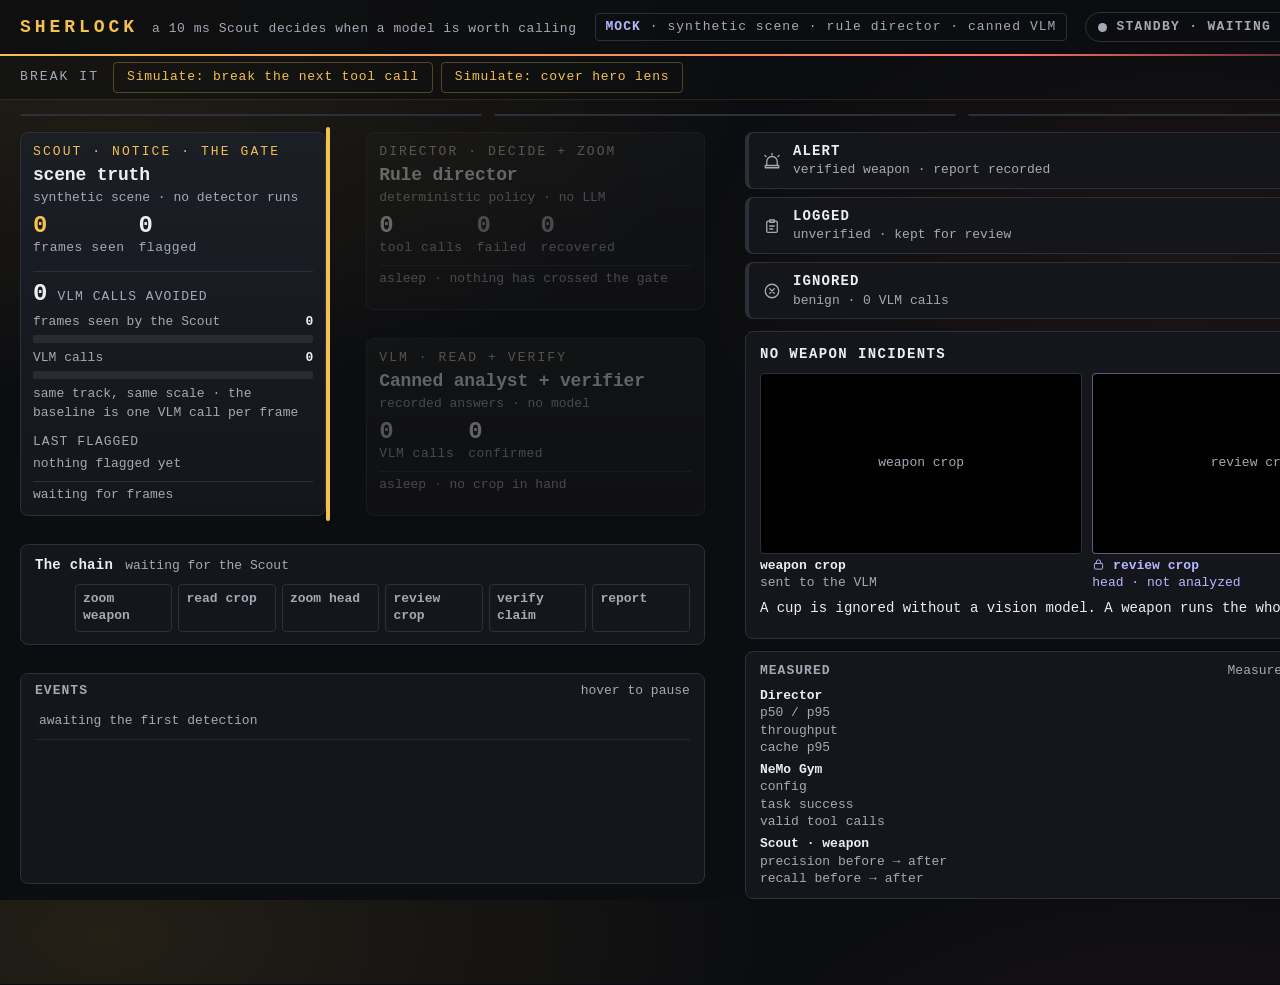
==== commit 14655a79: "feat(dashboard): re-mount the measured results card on the board #42 dropped the Measured results pa" ====
--- a/sherlock/sherlock/dashboard/static/index.html
+++ b/sherlock/sherlock/dashboard/static/index.html
@@ -145,11 +145,32 @@
         </figure>
       </div>
       <p class="inc-claim" id="inc-claim">A cup is ignored without a vision model. A weapon runs the whole chain.</p>
+      <p class="inc-said" id="inc-said" hidden><b>Analyst</b> <span></span></p>
       <p class="inc-meta" id="inc-meta"></p>
     </article>
+
+    <div class="m-slot">
+      <section class="measured" id="numbers" aria-labelledby="numbers-title">
+        <div class="m-head"><h3 id="numbers-title">MEASURED</h3><span id="numbers-status">No measured results yet</span></div>
+        <dl>
+          <dt><span id="number-director">Director</span></dt>
+          <dd><span>p50 / p95</span><output id="number-latency">TBD</output></dd>
+          <dd data-rank="3"><span>throughput</span><output id="number-throughput">TBD</output></dd>
+          <dd data-rank="2" title="Prefix cache on versus off at the same concurrency. Negative means lower latency."><span>cache p95</span><output id="number-cache">TBD</output></dd>
+          <dt><span id="number-ablation">NeMo Gym</span></dt>
+          <dd data-rank="3"><span>config</span><output id="number-ablation-config">TBD</output></dd>
+          <dd><span>task success</span><output id="number-success">TBD</output></dd>
+          <dd data-rank="2"><span>valid tool calls</span><output id="number-validity">TBD</output></dd>
+          <dt><span id="number-scout">Scout · weapon</span></dt>
+          <dd><span>precision<i> before → after</i></span><output id="number-precision">TBD</output></dd>
+          <dd data-rank="2"><span>recall<i> before → after</i></span><output id="number-recall">TBD</output></dd>
+        </dl>
+      </section>
+    </div>
   </section>
 </main>
 
 <script src="app.js"></script>
+<script src="numbers.js" defer></script>
 </body>
 </html>
--- a/sherlock/sherlock/dashboard/static/styles.css
+++ b/sherlock/sherlock/dashboard/static/styles.css
@@ -74,6 +74,7 @@
   color: var(--accent); font-size: 13px; letter-spacing: .06em; }
 .ctl:hover { background: rgba(242, 193, 78, .12); border-color: var(--accent); }
 .ctl[aria-pressed="true"] { color: var(--face); border-color: var(--face); background: rgba(180, 185, 255, .1); }
+.ctl:disabled { opacity: .4; cursor: not-allowed; background: transparent; border-color: rgba(242, 193, 78, .3); }
 .ctl-status { margin-left: auto; color: var(--text-dim); font-size: 13px; }
 .ctl-status[data-state="armed"] { color: var(--warn); }
 .ctl-status[data-state="fired"] { color: var(--ok); }
@@ -99,6 +100,8 @@
 .cam figcaption em { font-style: normal; color: var(--text-dim); }
 .cam[data-looking="true"] { border-color: var(--accent); }
 .cam[data-covered="true"] { border-color: var(--warn); }
+.cam[data-unavailable="true"] { border-color: var(--err); }
+.cam[data-unavailable="true"] .empty { color: var(--err); }
 .cam[data-role="zoom"] figcaption .icon { color: var(--face); }
 .cam[data-role="zoom"][data-subject="face"] figcaption { color: var(--face); }
 .cam .reticle { position: absolute; inset: 0; pointer-events: none; opacity: 0; transition: opacity .2s; }
@@ -214,8 +217,8 @@
 @keyframes arrive { 0% { background: rgba(242, 193, 78, .28); } 100% { background: transparent; } }
 .feed li.empty { display: block; color: var(--text-dim); padding: 8px 4px; white-space: normal; }
 
-/* outcomes: the tiers and the incident */
-.outcomes { display: grid; grid-template-rows: auto minmax(0, 1fr); gap: 12px; }
+/* outcomes: the tiers, the incident, and the measured results */
+.outcomes { display: grid; grid-template-rows: auto auto minmax(0, 1fr); gap: 12px; }
 .tiers { display: grid; gap: 8px; }
 .tier { display: grid; grid-template-columns: auto minmax(0, 1fr) auto; gap: 12px; align-items: center; padding: 8px 14px;
   border: 1px solid var(--line); border-left: 4px solid var(--line); border-radius: 8px; background: var(--surface); transition: border-color .3s ease; }
@@ -249,9 +252,41 @@
 .crops figcaption b { color: var(--text); font-weight: 600; }
 .crops figure[data-lane="face"] figcaption, .crops figure[data-lane="face"] figcaption b { color: var(--face); }
 .inc-claim { font-size: 18px; line-height: 1.25; }
+.inc-said { display: -webkit-box; -webkit-box-orient: vertical; -webkit-line-clamp: 2; overflow: hidden;
+  color: var(--text-dim); font-size: 14px; line-height: 1.3; }
+.inc-said b { color: var(--text); font-weight: 600; margin-right: 4px; }
 .inc-meta { color: var(--text-dim); font-size: 13px; }
 .inc-meta b { color: var(--ok); font-weight: 600; }
 .inc-meta b[data-ok="false"] { color: var(--warn); }
+
+/* Saved bench results from /numbers (numbers.js): measured or TBD, never stub runs.
+   The slot is whatever height the incident leaves; when the card would not fit, it
+   sheds rank-3 rows, then rank-2 rows, so it never overlaps the incident. The
+   thresholds are the card's heights: 248px full, 189px without rank 3, 140px minimal. */
+.m-slot { display: grid; align-content: end; min-height: 0; container: measured / size; }
+.measured { display: grid; gap: 6px; padding: 10px 14px; border: 1px solid var(--line); border-radius: 8px; background: var(--surface); }
+.m-head { display: flex; align-items: baseline; gap: 12px; white-space: nowrap; }
+.m-head h3 { font-size: 13px; font-weight: 600; letter-spacing: .08em; color: var(--text-dim); }
+.m-head span { margin-left: auto; min-width: 0; color: var(--text-dim); font-size: 13px; overflow: hidden; text-overflow: ellipsis; }
+.measured dl { display: grid; margin: 0; font-size: 13px; line-height: 1.35; }
+.measured dt { margin-top: 4px; font-weight: 600; white-space: nowrap; overflow: hidden; text-overflow: ellipsis; }
+.measured dt:first-child { margin-top: 0; }
+.measured dd { display: flex; gap: 10px; margin: 0; white-space: nowrap; }
+.measured dd span { color: var(--text-dim); }
+.measured dd i { font-style: normal; }
+.measured dd output { margin-left: auto; min-width: 0; overflow: hidden; text-overflow: ellipsis; }
+@container measured (max-height: 250px) {
+  .measured { gap: 4px; padding: 7px 12px; }
+  .measured dl { line-height: 1.25; }
+  .measured dt { margin-top: 2px; }
+  .measured [data-rank="3"], .measured dd i { display: none; }
+}
+@container measured (max-height: 192px) {
+  .measured [data-rank="2"] { display: none; }
+}
+@container measured (max-height: 140px) {
+  .measured { display: none; }  /* below both capture sizes: no room even for the headline rows */
+}
 
 /* ------------------------------------------------------------- responsive */
 @media (max-width: 1600px) {
@@ -267,13 +302,15 @@
   .step b { font-size: 13px; white-space: normal; line-height: 1.3; }
   .tier small { white-space: normal; }
   .inc-claim { font-size: 14px; }
+  .inc-said { font-size: 13px; }
   .pill { min-width: 260px; }
 }
 @media (max-width: 1280px) {
   body { grid-template-rows: 56px 44px auto; }
   .stage { grid-template-columns: minmax(0, 1fr) minmax(0, 1fr); }
   .cameras { grid-template-columns: repeat(3, minmax(0, 1fr)); grid-template-rows: auto; grid-column: 1 / -1; }
-  .outcomes { grid-column: 2; }
+  .outcomes { grid-column: 2; grid-template-rows: none; align-self: start; }
+  .m-slot { container-type: normal; }  /* natural height: no capture size is this narrow */
   #flow { display: none; }
   .feed { height: 280px; }
 }
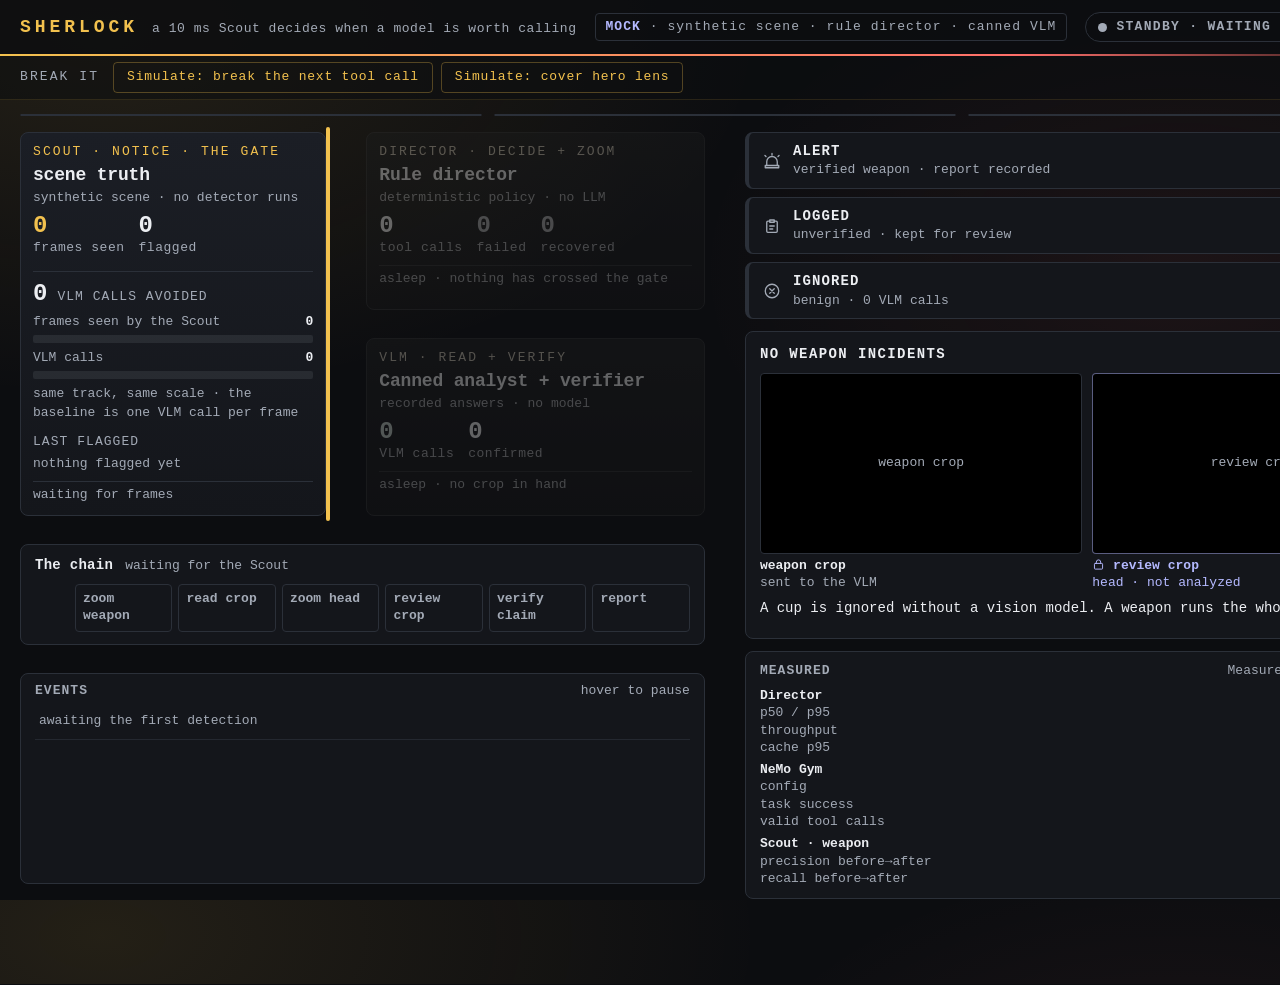
==== commit e68d9afe: "fix(dashboard): label every measured result with where it ran; 'not measured' replaces TBD Local mea" ====
--- a/sherlock/sherlock/dashboard/static/index.html
+++ b/sherlock/sherlock/dashboard/static/index.html
@@ -153,17 +153,17 @@
       <section class="measured" id="numbers" aria-labelledby="numbers-title">
         <div class="m-head"><h3 id="numbers-title">MEASURED</h3><span id="numbers-status">No measured results yet</span></div>
         <dl>
-          <dt><span id="number-director">Director</span></dt>
-          <dd><span>p50 / p95</span><output id="number-latency">TBD</output></dd>
-          <dd data-rank="3"><span>throughput</span><output id="number-throughput">TBD</output></dd>
-          <dd data-rank="2" title="Prefix cache on versus off at the same concurrency. Negative means lower latency."><span>cache p95</span><output id="number-cache">TBD</output></dd>
-          <dt><span id="number-ablation">NeMo Gym</span></dt>
-          <dd data-rank="3"><span>config</span><output id="number-ablation-config">TBD</output></dd>
-          <dd><span>task success</span><output id="number-success">TBD</output></dd>
-          <dd data-rank="2"><span>valid tool calls</span><output id="number-validity">TBD</output></dd>
-          <dt><span id="number-scout">Scout · weapon</span></dt>
-          <dd><span>precision<i> before → after</i></span><output id="number-precision">TBD</output></dd>
-          <dd data-rank="2"><span>recall<i> before → after</i></span><output id="number-recall">TBD</output></dd>
+          <dt id="number-director"><b>Director</b></dt>
+          <dd><span>p50 / p95</span><output id="number-latency">not measured</output></dd>
+          <dd data-rank="3"><span>throughput</span><output id="number-throughput">not measured</output></dd>
+          <dd data-rank="2" title="Prefix cache on versus off at the same concurrency. Negative means lower latency."><span>cache p95</span><output id="number-cache">not measured</output></dd>
+          <dt id="number-ablation"><b>NeMo Gym</b></dt>
+          <dd data-rank="3"><span>config</span><output id="number-ablation-config">not measured</output></dd>
+          <dd><span>task success</span><output id="number-success">not measured</output></dd>
+          <dd data-rank="2"><span>valid tool calls</span><output id="number-validity">not measured</output></dd>
+          <dt id="number-scout"><b>Scout</b><span> · weapon</span></dt>
+          <dd><span>precision<i> before→after</i></span><output id="number-precision">not measured</output></dd>
+          <dd data-rank="2"><span>recall<i> before→after</i></span><output id="number-recall">not measured</output></dd>
         </dl>
       </section>
     </div>
--- a/sherlock/sherlock/dashboard/static/styles.css
+++ b/sherlock/sherlock/dashboard/static/styles.css
@@ -263,18 +263,28 @@
    The slot is whatever height the incident leaves; when the card would not fit, it
    sheds rank-3 rows, then rank-2 rows, so it never overlaps the incident. The
    thresholds are the card's heights: 248px full, 189px without rank 3, 140px minimal. */
-.m-slot { display: grid; align-content: end; min-height: 0; container: measured / size; }
-.measured { display: grid; gap: 6px; padding: 10px 14px; border: 1px solid var(--line); border-radius: 8px; background: var(--surface); }
+.m-slot { display: grid; grid-template-columns: minmax(0, 1fr); align-content: end; min-width: 0; min-height: 0;
+  container: measured / size; }
+.measured { display: grid; grid-template-columns: minmax(0, 1fr); min-width: 0; gap: 6px; padding: 10px 14px; border: 1px solid var(--line); border-radius: 8px; background: var(--surface); }
 .m-head { display: flex; align-items: baseline; gap: 12px; white-space: nowrap; }
 .m-head h3 { font-size: 13px; font-weight: 600; letter-spacing: .08em; color: var(--text-dim); }
 .m-head span { margin-left: auto; min-width: 0; color: var(--text-dim); font-size: 13px; overflow: hidden; text-overflow: ellipsis; }
-.measured dl { display: grid; margin: 0; font-size: 13px; line-height: 1.35; }
-.measured dt { margin-top: 4px; font-weight: 600; white-space: nowrap; overflow: hidden; text-overflow: ellipsis; }
+.measured dl { display: grid; grid-template-columns: minmax(0, 1fr); margin: 0; font-size: 13px; line-height: 1.35; }
+/* Name, then detail, then the runtime it was measured on: only the detail and the
+   row labels give way; the runtime and the values keep their width unless huge. */
+.measured dt { display: flex; margin-top: 4px; white-space: nowrap; }
+.measured dt b { flex: none; font-weight: 600; }
+.measured dt span { flex: 0 1 auto; min-width: 0; font-weight: 600; white-space: pre; overflow: hidden; text-overflow: ellipsis; }
+.measured dt small { flex: none; max-width: 70%; margin-left: auto; padding-left: 10px; color: var(--text-dim); font-size: 13px;
+  overflow: hidden; text-overflow: ellipsis; }
 .measured dt:first-child { margin-top: 0; }
 .measured dd { display: flex; gap: 10px; margin: 0; white-space: nowrap; }
-.measured dd span { color: var(--text-dim); }
+.measured dd span { flex: 0 1 auto; min-width: 0; color: var(--text-dim); overflow: hidden; text-overflow: ellipsis; }
 .measured dd i { font-style: normal; }
-.measured dd output { margin-left: auto; min-width: 0; overflow: hidden; text-overflow: ellipsis; }
+.measured dd output { flex: none; max-width: 80%; margin-left: auto; overflow: hidden; text-overflow: ellipsis; }
+@container measured (max-width: 379px) {
+  .measured dd i { display: none; }  /* the → in the value still reads before → after */
+}
 @container measured (max-height: 250px) {
   .measured { gap: 4px; padding: 7px 12px; }
   .measured dl { line-height: 1.25; }
